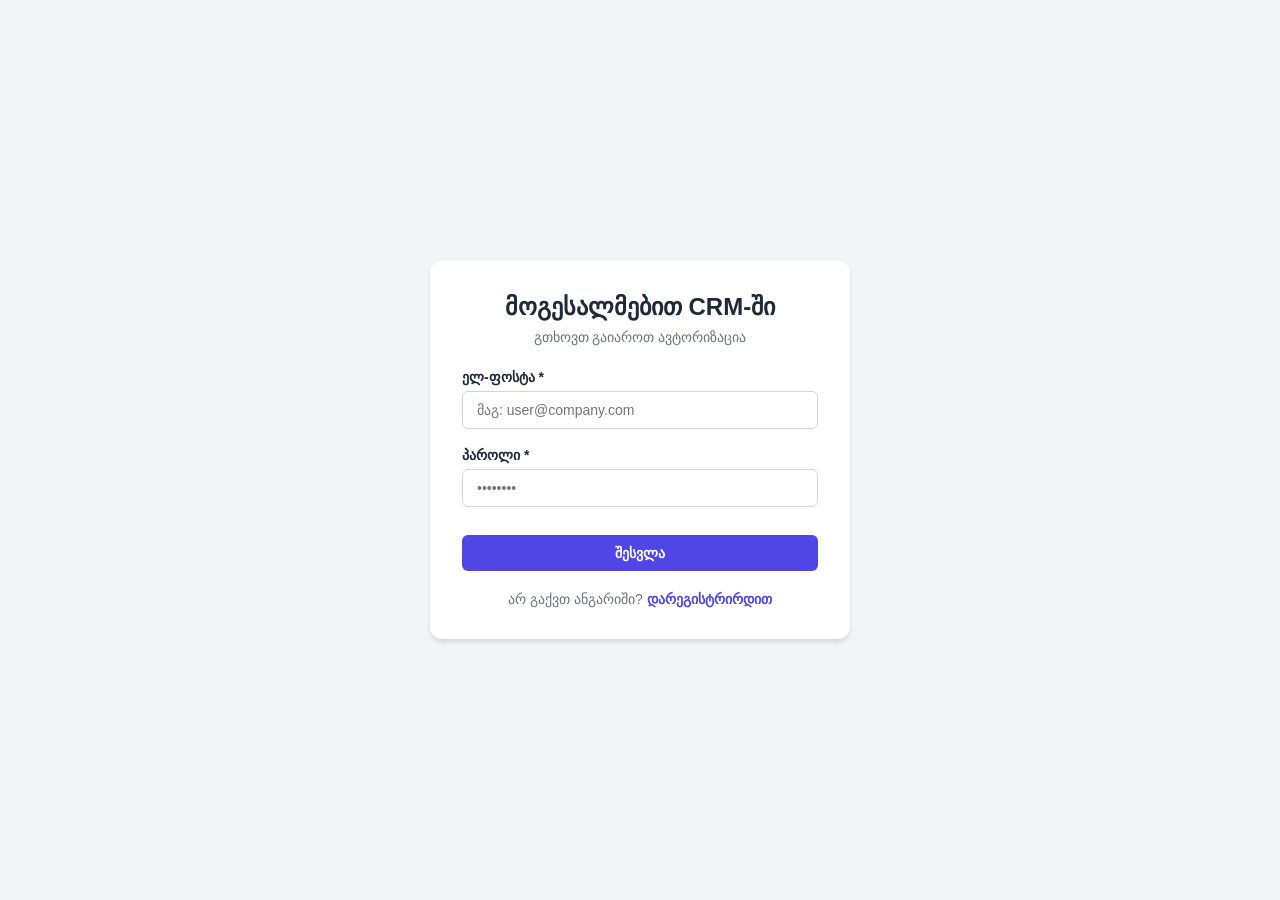
==== index.html @ 5a61104a "Initial commit: Complete CRM System (day 1-5)" ====
<!doctype html>
<html lang="ka">
  <head>
    <meta charset="UTF-8" />
    <meta name="viewport" content="width=device-width, initial-scale=1.0" />
    <title>CRM - შესვლა</title>

    <!-- CSS სტილები -->
    <link rel="stylesheet" href="css/style.css" />

    <!-- 1. Auth Guard (აუცილებლად Head-ში! გვერდის გამოჩენამდე ამოწმებს სესიას) -->
    <script src="js/guard.js"></script>
  </head>
  <body class="auth-body">
    <main class="auth-container">
      <div class="auth-card">
        <div class="auth-header">
          <h2>მოგესალმებით CRM-ში</h2>
          <p>გთხოვთ გაიაროთ ავტორიზაცია</p>
        </div>

        <!-- ავტორიზაციის ფორმა -->
        <form id="login-form" novalidate>
          <div class="form-group">
            <label for="login-email">ელ-ფოსტა *</label>
            <input
              type="email"
              id="login-email"
              name="email"
              placeholder="მაგ: user@company.com"
              required
            />
          </div>

          <div class="form-group">
            <label for="login-password">პაროლი *</label>
            <input
              type="password"
              id="login-password"
              name="password"
              placeholder="••••••••"
              required
            />
          </div>

          <button type="submit" class="btn btn-primary btn-full">შესვლა</button>
        </form>

        <div class="auth-footer">
          <p>არ გაქვთ ანგარიში? <a href="signup.html">დარეგისტრირდით</a></p>
        </div>
      </div>
    </main>

    <!-- JS ლოგიკა DOM-ის ჩატვირთვის შემდეგ -->
    <script src="js/auth.js"></script>
  </body>
</html>
---- css/style.css ----
/* ==========================================
   1. BASE & RESET (საბაზისო პარამეტრები)
   ========================================== */
* {
    margin: 0;
    padding: 0;
    box-sizing: border-box;
    font-family: 'Segoe UI', Tahoma, Geneva, Verdana, sans-serif;
}

:root {
    --primary-color: #4f46e5;
    --primary-hover: #4338ca;
    --bg-color: #f3f4f6;
    --card-bg: #ffffff;
    --text-main: #1f2937;
    --text-muted: #6b7280;
    --border-color: #d1d5db;
    --error-color: #ef4444;
    --success-color: #10b981;
}

body {
    background-color: var(--bg-color);
    color: var(--text-main);
}

/* ==========================================
   2. AUTH LAYOUT (ავტორიზაციის ცენტრირება)
   ========================================== */
.auth-body {
    display: flex;
    justify-content: center;
    align-items: center;
    min-height: 100vh;
    padding: 20px;
}

.auth-container {
    width: 100%;
    max-width: 420px;
}

.auth-card {
    background: var(--card-bg);
    padding: 32px;
    border-radius: 12px;
    box-shadow: 0 4px 6px -1px rgba(0, 0, 0, 0.1), 0 2px 4px -1px rgba(0, 0, 0, 0.06);
}

.auth-header {
    text-align: center;
    margin-bottom: 24px;
}

.auth-header h2 {
    font-size: 24px;
    margin-bottom: 8px;
    color: var(--text-main);
}

.auth-header p {
    font-size: 14px;
    color: var(--text-muted);
}

/* ==========================================
   3. FORMS & INPUTS (ფორმის ელემენტები)
   ========================================== */
.form-group {
    margin-bottom: 18px;
    display: flex;
    flex-direction: column;
}

.form-group label {
    font-size: 14px;
    font-weight: 600;
    margin-bottom: 6px;
    color: var(--text-main);
}

.form-group input {
    width: 100%;
    padding: 10px 14px;
    border: 1px solid var(--border-color);
    border-radius: 6px;
    font-size: 14px;
    transition: border-color 0.2s, box-shadow 0.2s;
    outline: none;
}

.form-group input:focus {
    border-color: var(--primary-color);
    box-shadow: 0 0 0 3px rgba(79, 70, 229, 0.1);
}

/* JS-ით დამატებული Error სტილები */
.form-group input.input-error {
    border-color: var(--error-color) !important;
}

.field-error-text {
    color: var(--error-color);
    font-size: 12px;
    margin-top: 4px;
}

/* ==========================================
   4. BUTTONS (ღილაკები)
   ========================================== */
.btn {
    padding: 10px 16px;
    border: none;
    border-radius: 6px;
    font-size: 14px;
    font-weight: 600;
    cursor: pointer;
    transition: background-color 0.2s;
}

.btn-primary {
    background-color: var(--primary-color);
    color: white;
}

.btn-primary:hover {
    background-color: var(--primary-hover);
}

.btn-full {
    width: 100%;
    margin-top: 10px;
}

.auth-footer {
    text-align: center;
    margin-top: 20px;
    font-size: 14px;
    color: var(--text-muted);
}

.auth-footer a {
    color: var(--primary-color);
    text-decoration: none;
    font-weight: 600;
}

.auth-footer a:hover {
    text-decoration: underline;
}

/* ==========================================
   5. TOAST NOTIFICATIONS (მცურავი შეტყობინება)
   ========================================== */
.toast {
    position: fixed;
    top: 20px;
    right: 20px;
    padding: 12px 20px;
    border-radius: 6px;
    color: white;
    font-size: 14px;
    font-weight: 500;
    box-shadow: 0 10px 15px -3px rgba(0, 0, 0, 0.1);
    z-index: 1000;
    animation: slideIn 0.3s ease-out;
}

.toast-success {
    background-color: var(--success-color);
}

.toast-error {
    background-color: var(--error-color);
}

@keyframes slideIn {
    from {
        transform: translateX(100%);
        opacity: 0;
    }
    to {
        transform: translateX(0);
        opacity: 1;
    }
}
/* ==========================================
   NAVBAR (ზედა მენიუ)
   ========================================== */
.navbar {
    background-color: #ffffff;
    border-bottom: 1px solid #e5e7eb;
    padding: 14px 0;
}

.navbar-container {
    max-width: 1100px;
    margin: 0 auto;
    padding: 0 20px;
    display: flex;
    justify-content: space-between;
    align-items: center;
}

.navbar .logo {
    font-size: 20px;
    color: #4f46e5;
}

.btn-secondary {
    background-color: #e5e7eb;
    color: #374151;
}

.btn-secondary:hover {
    background-color: #d1d5db;
}

/* ==========================================
   TABLE & DASHBOARD (ცხრილი და დეშბორდი)
   ========================================== */
.container {
    max-width: 1100px;
    margin: 30px auto;
    padding: 0 20px;
}

.page-header {
    margin-bottom: 20px;
}

.table-responsive {
    overflow-x: auto;
    background: #ffffff;
    border-radius: 8px;
    box-shadow: 0 1px 3px rgba(0,0,0,0.1);
}

.clients-table {
    width: 100%;
    border-collapse: collapse;
    text-align: left;
}

.clients-table th, 
.clients-table td {
    padding: 14px 16px;
    border-bottom: 1px solid #e5e7eb;
    font-size: 14px;
}

.clients-table th {
    background-color: #f9fafb;
    color: #4b5563;
    font-weight: 600;
}

.clients-table tr:hover {
    background-color: #f9fafb;
}

/* Badges (სტატუსის ბეჯები) */
.badge {
    padding: 4px 10px;
    border-radius: 12px;
    font-size: 12px;
    font-weight: 600;
    display: inline-block;
}

.badge-active { background-color: #d1fae5; color: #065f46; }
.badge-inactive { background-color: #fee2e2; color: #991b1b; }
.badge-lead { background-color: #fef3c7; color: #92400e; }

/* Loader (ჩატვირთვის ანიმაცია) */
.loader {
    display: flex;
    flex-direction: column;
    align-items: center;
    justify-content: center;
    padding: 40px;
    gap: 12px;
    color: #4f46e5;
}

.spinner {
    width: 32px;
    height: 32px;
    border: 3px solid #e5e7eb;
    border-top-color: #4f46e5;
    border-radius: 50%;
    animation: spin 0.8s linear infinite;
}

@keyframes spin {
    to { transform: rotate(360deg); }
}

.btn-icon {
    background: none;
    border: none;
    cursor: pointer;
    font-size: 16px;
}
/* ==========================================
   FILTER BAR & MODAL (დღე 3 სტილები)
   ========================================== */

.flex-between {
    display: flex;
    justify-content: space-between;
    align-items: center;
}

/* ფილტრების ზოლი */
.filter-bar {
    display: flex;
    gap: 15px;
    margin-bottom: 20px;
    background: #ffffff;
    padding: 15px;
    border-radius: 8px;
    box-shadow: 0 1px 3px rgba(0,0,0,0.05);
}

.search-box { flex: 1; }
.search-box input, 
.filter-box select {
    width: 100%;
    padding: 10px 12px;
    border: 1px solid #d1d5db;
    border-radius: 6px;
    font-size: 14px;
}

/* Modal-ის სტილები */
.modal-overlay {
    position: fixed;
    top: 0;
    left: 0;
    width: 100%;
    height: 100%;
    background: rgba(0, 0, 0, 0.5);
    display: none;
    align-items: center;
    justify-content: center;
    z-index: 1000;
}

.modal-overlay.active {
    display: flex;
}

.modal-content {
    background: #ffffff;
    width: 100%;
    max-width: 450px;
    border-radius: 8px;
    padding: 24px;
    box-shadow: 0 10px 25px rgba(0,0,0,0.15);
}

.modal-header {
    display: flex;
    justify-content: space-between;
    align-items: center;
    margin-bottom: 20px;
}

.close-btn {
    background: none;
    border: none;
    font-size: 22px;
    cursor: pointer;
    color: #6b7280;
}

.modal-footer {
    display: flex;
    justify-content: flex-end;
    gap: 10px;
    margin-top: 20px;
}
/* ==========================================
   PAGINATION, SORTING & TOASTS (დღე 4)
   ========================================== */

/* პაგინაცია */
.pagination-container {
    display: flex;
    justify-content: space-between;
    align-items: center;
    margin-top: 20px;
    background: #ffffff;
    padding: 12px 16px;
    border-radius: 8px;
    box-shadow: 0 1px 3px rgba(0,0,0,0.05);
}

.pagination-info {
    font-size: 14px;
    color: #4b5563;
}

.pagination-controls {
    display: flex;
    align-items: center;
    gap: 8px;
}

.btn-small {
    padding: 6px 12px;
    font-size: 13px;
}

.page-numbers {
    display: flex;
    gap: 4px;
}

.btn-page {
    border: 1px solid #d1d5db;
    background: #ffffff;
    color: #374151;
    padding: 5px 10px;
    border-radius: 4px;
    cursor: pointer;
    font-size: 13px;
}

.btn-page.active {
    background: #4f46e5;
    color: #ffffff;
    border-color: #4f46e5;
}

.btn-page:hover:not(.active) {
    background: #f3f4f6;
}

/* დახარისხებადი სვეტები */
th.sortable {
    cursor: pointer;
    -webkit-user-select: none; /* Safari / Chrome */
    -moz-user-select: none;    /* Firefox */
    -ms-user-select: none;     /* IE / Edge */
    user-select: none;
}

th.sortable:hover {
    background-color: #f3f4f6;
}

.sort-icon {
    font-size: 12px;
    margin-left: 4px;
    color: #9ca3af;
}

th.sorted .sort-icon {
    color: #4f46e5;
}

/* Toast შეტყობინებები */
.toast-container {
    position: fixed;
    bottom: 20px;
    right: 20px;
    display: flex;
    flex-direction: column;
    gap: 10px;
    z-index: 2000;
}

.toast {
    padding: 12px 20px;
    border-radius: 6px;
    color: #ffffff;
    font-size: 14px;
    font-weight: 500;
    box-shadow: 0 4px 12px rgba(0,0,0,0.15);
    animation: slideIn 0.3s ease-out forwards;
}

.toast-success { background-color: #10b981; }
.toast-error { background-color: #ef4444; }

.toast.fade-out {
    opacity: 0;
    transform: translateY(10px);
    transition: opacity 0.3s, transform 0.3s;
}

@keyframes slideIn {
    from { transform: translateX(100%); opacity: 0; }
    to { transform: translateX(0); opacity: 1; }
}
/* ==========================================
   STATS CARDS & TOP ACTIONS (დღე 5)
   ========================================== */

.action-buttons {
    display: flex;
    gap: 10px;
}

/* სტატისტიკური ბარათების ბადე (Grid) */
.stats-grid {
    display: grid;
    grid-template-columns: repeat(auto-fit, minmax(200px, 1fr));
    gap: 15px;
    margin-bottom: 20px;
}

.stat-card {
    background: #ffffff;
    padding: 16px 20px;
    border-radius: 8px;
    box-shadow: 0 1px 3px rgba(0,0,0,0.05);
    border-left: 4px solid #4f46e5;
    display: flex;
    flex-direction: column;
    gap: 6px;
}

.stat-card-active { border-left-color: #10b981; }
.stat-card-lead { border-left-color: #f59e0b; }
.stat-card-inactive { border-left-color: #ef4444; }

.stat-title {
    font-size: 13px;
    color: #6b7280;
    font-weight: 500;
}

.stat-value {
    font-size: 24px;
    font-weight: 700;
    color: #111827;
}
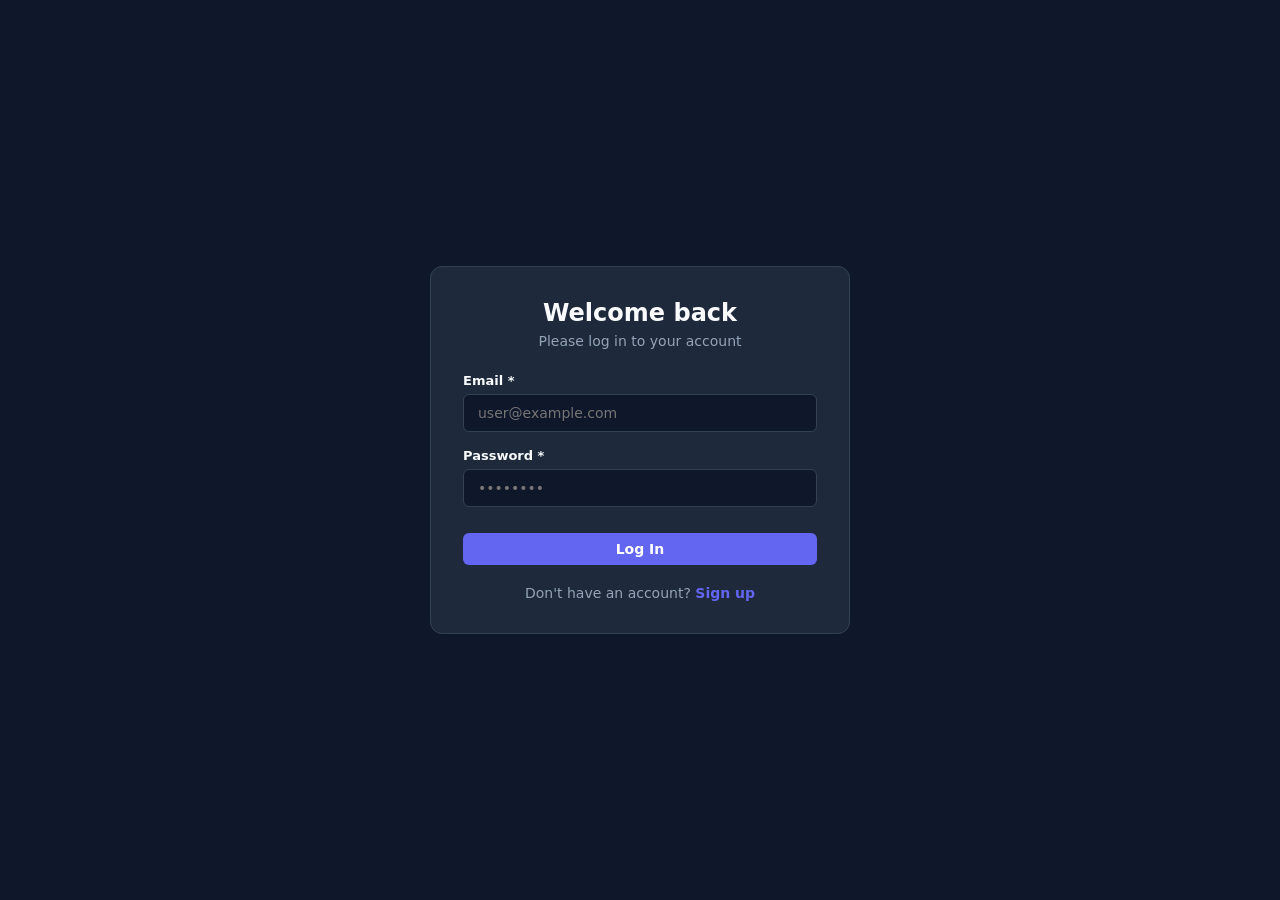
==== commit de4581ca: "feat: complete 5-page CRM structure with profile page, dashboard stats and CSV export" ====
--- a/index.html
+++ b/index.html
@@ -1,58 +1,51 @@
 <!doctype html>
-<html lang="ka">
+<html lang="en">
   <head>
     <meta charset="UTF-8" />
     <meta name="viewport" content="width=device-width, initial-scale=1.0" />
-    <title>CRM - შესვლა</title>
-
-    <!-- CSS სტილები -->
+    <title>10X CRM - Log In</title>
     <link rel="stylesheet" href="css/style.css" />
-
-    <!-- 1. Auth Guard (აუცილებლად Head-ში! გვერდის გამოჩენამდე ამოწმებს სესიას) -->
     <script src="js/guard.js"></script>
   </head>
   <body class="auth-body">
     <main class="auth-container">
       <div class="auth-card">
         <div class="auth-header">
-          <h2>მოგესალმებით CRM-ში</h2>
-          <p>გთხოვთ გაიაროთ ავტორიზაცია</p>
+          <h2>Welcome back</h2>
+          <p>Please log in to your account</p>
         </div>
 
-        <!-- ავტორიზაციის ფორმა -->
         <form id="login-form" novalidate>
           <div class="form-group">
-            <label for="login-email">ელ-ფოსტა *</label>
+            <label for="login-email">Email *</label>
             <input
               type="email"
               id="login-email"
               name="email"
-              placeholder="მაგ: user@company.com"
-              required
+              placeholder="user@example.com"
             />
           </div>
 
           <div class="form-group">
-            <label for="login-password">პაროლი *</label>
+            <label for="login-password">Password *</label>
             <input
               type="password"
               id="login-password"
               name="password"
               placeholder="••••••••"
-              required
             />
           </div>
 
-          <button type="submit" class="btn btn-primary btn-full">შესვლა</button>
+          <button type="submit" class="btn btn-primary btn-full">Log In</button>
         </form>
 
         <div class="auth-footer">
-          <p>არ გაქვთ ანგარიში? <a href="signup.html">დარეგისტრირდით</a></p>
+          <p>Don't have an account? <a href="signup.html">Sign up</a></p>
         </div>
       </div>
     </main>
 
-    <!-- JS ლოგიკა DOM-ის ჩატვირთვის შემდეგ -->
+    <div id="toast-container" class="toast-container"></div>
     <script src="js/auth.js"></script>
   </body>
 </html>
--- a/css/style.css
+++ b/css/style.css
@@ -1,541 +1,618 @@
 /* ==========================================
-   1. BASE & RESET (საბაზისო პარამეტრები)
+   1. BASE & CSS VARIABLES (Dark Default)
    ========================================== */
 * {
-    margin: 0;
-    padding: 0;
-    box-sizing: border-box;
-    font-family: 'Segoe UI', Tahoma, Geneva, Verdana, sans-serif;
+  margin: 0;
+  padding: 0;
+  box-sizing: border-box;
+  font-family:
+    "Segoe UI",
+    system-ui,
+    -apple-system,
+    sans-serif;
 }
 
 :root {
-    --primary-color: #4f46e5;
-    --primary-hover: #4338ca;
-    --bg-color: #f3f4f6;
-    --card-bg: #ffffff;
-    --text-main: #1f2937;
-    --text-muted: #6b7280;
-    --border-color: #d1d5db;
-    --error-color: #ef4444;
-    --success-color: #10b981;
+  --bg-color: #0f172a;
+  --card-bg: #1e293b;
+  --text-main: #f8fafc;
+  --text-muted: #94a3b8;
+  --border-color: #334155;
+  --primary-color: #6366f1;
+  --primary-hover: #4f46e5;
+  --error-color: #ef4444;
+  --success-color: #10b981;
+  --warning-color: #f59e0b;
+  --input-bg: #0f172a;
+}
+
+body.light-theme {
+  --bg-color: #f8fafc;
+  --card-bg: #ffffff;
+  --text-main: #0f172a;
+  --text-muted: #64748b;
+  --border-color: #e2e8f0;
+  --primary-color: #4f46e5;
+  --primary-hover: #4338ca;
+  --input-bg: #ffffff;
 }
 
 body {
-    background-color: var(--bg-color);
-    color: var(--text-main);
+  background-color: var(--bg-color);
+  color: var(--text-main);
+  min-height: 100vh;
+  transition:
+    background-color 0.2s,
+    color 0.2s;
+}
+
+/* Container */
+.container {
+  max-width: 1100px;
+  margin: 30px auto;
+  padding: 0 20px;
+}
+.max-width-small {
+  max-width: 600px;
+}
+.flex-between {
+  display: flex;
+  justify-content: space-between;
+  align-items: center;
+}
+.flex-align-center {
+  display: flex;
+  align-items: center;
+  gap: 15px;
+}
+.text-center {
+  text-align: center;
+}
+.text-muted {
+  color: var(--text-muted);
+}
+.text-small {
+  font-size: 13px;
+}
+.margin-bottom-10 {
+  margin-bottom: 10px;
 }
 
 /* ==========================================
-   2. AUTH LAYOUT (ავტორიზაციის ცენტრირება)
-   ========================================== */
-.auth-body {
-    display: flex;
-    justify-content: center;
-    align-items: center;
-    min-height: 100vh;
-    padding: 20px;
-}
-
-.auth-container {
-    width: 100%;
-    max-width: 420px;
-}
-
-.auth-card {
-    background: var(--card-bg);
-    padding: 32px;
-    border-radius: 12px;
-    box-shadow: 0 4px 6px -1px rgba(0, 0, 0, 0.1), 0 2px 4px -1px rgba(0, 0, 0, 0.06);
-}
-
-.auth-header {
-    text-align: center;
-    margin-bottom: 24px;
-}
-
-.auth-header h2 {
-    font-size: 24px;
-    margin-bottom: 8px;
-    color: var(--text-main);
-}
-
-.auth-header p {
-    font-size: 14px;
-    color: var(--text-muted);
-}
-
-/* ==========================================
-   3. FORMS & INPUTS (ფორმის ელემენტები)
-   ========================================== */
-.form-group {
-    margin-bottom: 18px;
-    display: flex;
-    flex-direction: column;
-}
-
-.form-group label {
-    font-size: 14px;
-    font-weight: 600;
-    margin-bottom: 6px;
-    color: var(--text-main);
-}
-
-.form-group input {
-    width: 100%;
-    padding: 10px 14px;
-    border: 1px solid var(--border-color);
-    border-radius: 6px;
-    font-size: 14px;
-    transition: border-color 0.2s, box-shadow 0.2s;
-    outline: none;
-}
-
-.form-group input:focus {
-    border-color: var(--primary-color);
-    box-shadow: 0 0 0 3px rgba(79, 70, 229, 0.1);
-}
-
-/* JS-ით დამატებული Error სტილები */
-.form-group input.input-error {
-    border-color: var(--error-color) !important;
-}
-
-.field-error-text {
-    color: var(--error-color);
-    font-size: 12px;
-    margin-top: 4px;
-}
-
-/* ==========================================
-   4. BUTTONS (ღილაკები)
-   ========================================== */
-.btn {
-    padding: 10px 16px;
-    border: none;
-    border-radius: 6px;
-    font-size: 14px;
-    font-weight: 600;
-    cursor: pointer;
-    transition: background-color 0.2s;
-}
-
-.btn-primary {
-    background-color: var(--primary-color);
-    color: white;
-}
-
-.btn-primary:hover {
-    background-color: var(--primary-hover);
-}
-
-.btn-full {
-    width: 100%;
-    margin-top: 10px;
-}
-
-.auth-footer {
-    text-align: center;
-    margin-top: 20px;
-    font-size: 14px;
-    color: var(--text-muted);
-}
-
-.auth-footer a {
-    color: var(--primary-color);
-    text-decoration: none;
-    font-weight: 600;
-}
-
-.auth-footer a:hover {
-    text-decoration: underline;
-}
-
-/* ==========================================
-   5. TOAST NOTIFICATIONS (მცურავი შეტყობინება)
-   ========================================== */
-.toast {
-    position: fixed;
-    top: 20px;
-    right: 20px;
-    padding: 12px 20px;
-    border-radius: 6px;
-    color: white;
-    font-size: 14px;
-    font-weight: 500;
-    box-shadow: 0 10px 15px -3px rgba(0, 0, 0, 0.1);
-    z-index: 1000;
-    animation: slideIn 0.3s ease-out;
-}
-
-.toast-success {
-    background-color: var(--success-color);
-}
-
-.toast-error {
-    background-color: var(--error-color);
-}
-
-@keyframes slideIn {
-    from {
-        transform: translateX(100%);
-        opacity: 0;
-    }
-    to {
-        transform: translateX(0);
-        opacity: 1;
-    }
-}
-/* ==========================================
-   NAVBAR (ზედა მენიუ)
+   2. NAVBAR
    ========================================== */
 .navbar {
-    background-color: #ffffff;
-    border-bottom: 1px solid #e5e7eb;
-    padding: 14px 0;
+  background-color: var(--card-bg);
+  border-bottom: 1px solid var(--border-color);
+  padding: 14px 0;
 }
 
 .navbar-container {
-    max-width: 1100px;
-    margin: 0 auto;
-    padding: 0 20px;
-    display: flex;
-    justify-content: space-between;
-    align-items: center;
-}
-
-.navbar .logo {
-    font-size: 20px;
-    color: #4f46e5;
-}
-
+  max-width: 1100px;
+  margin: 0 auto;
+  padding: 0 20px;
+  display: flex;
+  justify-content: space-between;
+  align-items: center;
+}
+
+.logo {
+  font-size: 20px;
+  font-weight: 700;
+  color: var(--primary-color);
+  text-decoration: none;
+}
+
+.nav-links {
+  display: flex;
+  gap: 20px;
+}
+
+.nav-item {
+  color: var(--text-muted);
+  text-decoration: none;
+  font-weight: 500;
+  padding: 6px 12px;
+  border-radius: 6px;
+  transition:
+    color 0.2s,
+    background-color 0.2s;
+}
+
+.nav-item:hover,
+.nav-item.active {
+  color: var(--text-main);
+  background-color: rgba(99, 102, 241, 0.1);
+}
+
+.nav-actions {
+  display: flex;
+  gap: 10px;
+}
+
+/* Buttons */
+.btn {
+  padding: 8px 16px;
+  border: none;
+  border-radius: 6px;
+  font-size: 14px;
+  font-weight: 600;
+  cursor: pointer;
+  transition:
+    background-color 0.2s,
+    transform 0.1s;
+}
+.btn:active {
+  transform: scale(0.98);
+}
+.btn-primary {
+  background-color: var(--primary-color);
+  color: #ffffff;
+}
+.btn-primary:hover {
+  background-color: var(--primary-hover);
+}
 .btn-secondary {
-    background-color: #e5e7eb;
-    color: #374151;
-}
-
+  background-color: var(--border-color);
+  color: var(--text-main);
+}
 .btn-secondary:hover {
-    background-color: #d1d5db;
-}
-
-/* ==========================================
-   TABLE & DASHBOARD (ცხრილი და დეშბორდი)
-   ========================================== */
-.container {
-    max-width: 1100px;
-    margin: 30px auto;
-    padding: 0 20px;
-}
-
-.page-header {
-    margin-bottom: 20px;
-}
-
+  opacity: 0.9;
+}
+.btn-danger {
+  background-color: var(--error-color);
+  color: #ffffff;
+}
+.btn-full {
+  width: 100%;
+  margin-top: 10px;
+}
+.btn-icon {
+  background: none;
+  border: none;
+  cursor: pointer;
+  font-size: 16px;
+  padding: 4px;
+}
+.link-btn {
+  color: var(--primary-color);
+  text-decoration: none;
+  font-weight: 600;
+  font-size: 14px;
+}
+.link-btn:hover {
+  text-decoration: underline;
+}
+
+/* Auth Layout */
+.auth-body {
+  display: flex;
+  justify-content: center;
+  align-items: center;
+  min-height: 100vh;
+  padding: 20px;
+}
+.auth-container {
+  width: 100%;
+  max-width: 420px;
+}
+.auth-card {
+  background: var(--card-bg);
+  padding: 32px;
+  border-radius: 12px;
+  border: 1px solid var(--border-color);
+}
+.auth-header {
+  text-align: center;
+  margin-bottom: 24px;
+}
+.auth-header h2 {
+  font-size: 24px;
+  margin-bottom: 6px;
+}
+.auth-header p {
+  font-size: 14px;
+  color: var(--text-muted);
+}
+.auth-footer {
+  text-align: center;
+  margin-top: 20px;
+  font-size: 14px;
+  color: var(--text-muted);
+}
+.auth-footer a {
+  color: var(--primary-color);
+  text-decoration: none;
+  font-weight: 600;
+}
+
+/* Forms & Inputs */
+.form-group {
+  margin-bottom: 16px;
+  display: flex;
+  flex-direction: column;
+}
+.form-group label {
+  font-size: 13px;
+  font-weight: 600;
+  margin-bottom: 6px;
+}
+.form-group input,
+.form-group select,
+.search-box input,
+.sort-box select {
+  padding: 10px 14px;
+  background-color: var(--input-bg);
+  color: var(--text-main);
+  border: 1px solid var(--border-color);
+  border-radius: 6px;
+  font-size: 14px;
+  outline: none;
+}
+.form-group input:focus,
+.form-group select:focus,
+.search-box input:focus {
+  border-color: var(--primary-color);
+}
+input.input-error {
+  border-color: var(--error-color) !important;
+}
+.field-error-text {
+  color: var(--error-color);
+  font-size: 12px;
+  margin-top: 4px;
+}
+
+/* Dashboard Widgets */
+.welcome-bar {
+  background: var(--card-bg);
+  padding: 20px;
+  border-radius: 8px;
+  border: 1px solid var(--border-color);
+  margin-bottom: 20px;
+  display: flex;
+  justify-content: space-between;
+  align-items: center;
+}
+.live-clock {
+  font-size: 14px;
+  font-weight: 600;
+  color: var(--primary-color);
+}
+
+.stats-grid {
+  display: grid;
+  grid-template-columns: repeat(auto-fit, minmax(220px, 1fr));
+  gap: 16px;
+  margin-bottom: 24px;
+}
+.stat-card {
+  background: var(--card-bg);
+  padding: 18px 20px;
+  border-radius: 8px;
+  border: 1px solid var(--border-color);
+  border-left: 4px solid var(--primary-color);
+  display: flex;
+  flex-direction: column;
+  gap: 6px;
+}
+.stat-card-active {
+  border-left-color: #3b82f6;
+}
+.stat-card-won {
+  border-left-color: var(--success-color);
+}
+.stat-card-new {
+  border-left-color: var(--warning-color);
+}
+.stat-title {
+  font-size: 13px;
+  color: var(--text-muted);
+  font-weight: 500;
+}
+.stat-value {
+  font-size: 24px;
+  font-weight: 700;
+}
+
+.dashboard-section {
+  margin-bottom: 30px;
+}
+.dashboard-section h3 {
+  margin-bottom: 14px;
+  font-size: 18px;
+}
+
+.pipeline-overview-grid {
+  display: grid;
+  grid-template-columns: repeat(auto-fit, minmax(180px, 1fr));
+  gap: 12px;
+}
+.pipeline-box {
+  background: var(--card-bg);
+  padding: 16px;
+  border-radius: 8px;
+  border: 1px solid var(--border-color);
+  display: flex;
+  justify-content: space-between;
+  align-items: center;
+}
+.pipeline-label {
+  font-size: 14px;
+  font-weight: 600;
+}
+.pipeline-count {
+  font-size: 18px;
+  font-weight: 700;
+  color: var(--primary-color);
+}
+
+/* Table */
 .table-responsive {
-    overflow-x: auto;
-    background: #ffffff;
-    border-radius: 8px;
-    box-shadow: 0 1px 3px rgba(0,0,0,0.1);
-}
-
+  overflow-x: auto;
+  background: var(--card-bg);
+  border-radius: 8px;
+  border: 1px solid var(--border-color);
+}
 .clients-table {
-    width: 100%;
-    border-collapse: collapse;
-    text-align: left;
-}
-
-.clients-table th, 
+  width: 100%;
+  border-collapse: collapse;
+  text-align: left;
+}
+.clients-table th,
 .clients-table td {
-    padding: 14px 16px;
-    border-bottom: 1px solid #e5e7eb;
-    font-size: 14px;
-}
-
+  padding: 12px 16px;
+  border-bottom: 1px solid var(--border-color);
+  font-size: 14px;
+}
 .clients-table th {
-    background-color: #f9fafb;
-    color: #4b5563;
-    font-weight: 600;
-}
-
-.clients-table tr:hover {
-    background-color: #f9fafb;
-}
-
-/* Badges (სტატუსის ბეჯები) */
+  background: rgba(0, 0, 0, 0.05);
+  color: var(--text-muted);
+}
+
+/* Badges */
 .badge {
-    padding: 4px 10px;
-    border-radius: 12px;
-    font-size: 12px;
-    font-weight: 600;
-    display: inline-block;
-}
-
-.badge-active { background-color: #d1fae5; color: #065f46; }
-.badge-inactive { background-color: #fee2e2; color: #991b1b; }
-.badge-lead { background-color: #fef3c7; color: #92400e; }
-
-/* Loader (ჩატვირთვის ანიმაცია) */
-.loader {
-    display: flex;
-    flex-direction: column;
-    align-items: center;
-    justify-content: center;
-    padding: 40px;
-    gap: 12px;
-    color: #4f46e5;
-}
-
-.spinner {
-    width: 32px;
-    height: 32px;
-    border: 3px solid #e5e7eb;
-    border-top-color: #4f46e5;
-    border-radius: 50%;
-    animation: spin 0.8s linear infinite;
-}
-
-@keyframes spin {
-    to { transform: rotate(360deg); }
-}
-
-.btn-icon {
-    background: none;
-    border: none;
-    cursor: pointer;
-    font-size: 16px;
-}
-/* ==========================================
-   FILTER BAR & MODAL (დღე 3 სტილები)
-   ========================================== */
-
-.flex-between {
-    display: flex;
-    justify-content: space-between;
-    align-items: center;
-}
-
-/* ფილტრების ზოლი */
-.filter-bar {
-    display: flex;
-    gap: 15px;
-    margin-bottom: 20px;
-    background: #ffffff;
-    padding: 15px;
-    border-radius: 8px;
-    box-shadow: 0 1px 3px rgba(0,0,0,0.05);
-}
-
-.search-box { flex: 1; }
-.search-box input, 
-.filter-box select {
-    width: 100%;
-    padding: 10px 12px;
-    border: 1px solid #d1d5db;
-    border-radius: 6px;
-    font-size: 14px;
-}
-
-/* Modal-ის სტილები */
+  padding: 4px 10px;
+  border-radius: 12px;
+  font-size: 12px;
+  font-weight: 600;
+  display: inline-block;
+}
+.badge-lead {
+  background: rgba(245, 158, 11, 0.15);
+  color: #f59e0b;
+}
+.badge-contacted {
+  background: rgba(59, 130, 246, 0.15);
+  color: #3b82f6;
+}
+.badge-won {
+  background: rgba(16, 185, 129, 0.15);
+  color: #10b981;
+}
+.badge-lost {
+  background: rgba(239, 68, 68, 0.15);
+  color: #ef4444;
+}
+
+/* Toolbar & Chips */
+.toolbar {
+  display: flex;
+  flex-wrap: wrap;
+  gap: 15px;
+  margin-bottom: 20px;
+  align-items: center;
+}
+.search-box {
+  flex: 1;
+  min-width: 240px;
+}
+.search-box input {
+  width: 100%;
+}
+.filter-chips {
+  display: flex;
+  gap: 8px;
+}
+.chip {
+  background: var(--card-bg);
+  color: var(--text-muted);
+  border: 1px solid var(--border-color);
+  padding: 6px 14px;
+  border-radius: 16px;
+  font-size: 13px;
+  cursor: pointer;
+}
+.chip.active {
+  background: var(--primary-color);
+  color: #ffffff;
+  border-color: var(--primary-color);
+}
+
+/* Clients Grid / Cards */
+.clients-list-grid {
+  display: grid;
+  grid-template-columns: repeat(auto-fill, minmax(320px, 1fr));
+  gap: 16px;
+}
+.client-card {
+  background: var(--card-bg);
+  border: 1px solid var(--border-color);
+  border-radius: 8px;
+  padding: 18px;
+  display: flex;
+  flex-direction: column;
+  justify-content: space-between;
+  gap: 12px;
+  cursor: pointer;
+  transition: border-color 0.2s;
+}
+.client-card:hover {
+  border-color: var(--primary-color);
+}
+.client-card-header {
+  display: flex;
+  gap: 12px;
+  align-items: center;
+}
+.avatar-img {
+  width: 48px;
+  height: 48px;
+  border-radius: 50%;
+  object-fit: cover;
+  background: var(--border-color);
+}
+.client-card-footer {
+  display: flex;
+  justify-content: space-between;
+  align-items: center;
+  border-top: 1px solid var(--border-color);
+  padding-top: 10px;
+}
+
+/* Modals */
 .modal-overlay {
-    position: fixed;
-    top: 0;
-    left: 0;
-    width: 100%;
-    height: 100%;
-    background: rgba(0, 0, 0, 0.5);
-    display: none;
-    align-items: center;
-    justify-content: center;
-    z-index: 1000;
-}
-
+  position: fixed;
+  top: 0;
+  left: 0;
+  width: 100%;
+  height: 100%;
+  background: rgba(0, 0, 0, 0.6);
+  display: none;
+  align-items: center;
+  justify-content: center;
+  z-index: 1000;
+}
 .modal-overlay.active {
-    display: flex;
-}
-
+  display: flex;
+}
 .modal-content {
-    background: #ffffff;
-    width: 100%;
-    max-width: 450px;
-    border-radius: 8px;
-    padding: 24px;
-    box-shadow: 0 10px 25px rgba(0,0,0,0.15);
-}
-
+  background: var(--card-bg);
+  width: 100%;
+  max-width: 480px;
+  border-radius: 10px;
+  padding: 24px;
+  border: 1px solid var(--border-color);
+}
+.modal-large {
+  max-width: 600px;
+}
 .modal-header {
-    display: flex;
-    justify-content: space-between;
-    align-items: center;
-    margin-bottom: 20px;
-}
-
+  display: flex;
+  justify-content: space-between;
+  align-items: center;
+  margin-bottom: 20px;
+}
 .close-btn {
-    background: none;
-    border: none;
-    font-size: 22px;
-    cursor: pointer;
-    color: #6b7280;
-}
-
+  background: none;
+  border: none;
+  font-size: 24px;
+  cursor: pointer;
+  color: var(--text-muted);
+}
 .modal-footer {
-    display: flex;
-    justify-content: flex-end;
-    gap: 10px;
-    margin-top: 20px;
-}
-/* ==========================================
-   PAGINATION, SORTING & TOASTS (დღე 4)
-   ========================================== */
-
-/* პაგინაცია */
-.pagination-container {
-    display: flex;
-    justify-content: space-between;
-    align-items: center;
-    margin-top: 20px;
-    background: #ffffff;
-    padding: 12px 16px;
-    border-radius: 8px;
-    box-shadow: 0 1px 3px rgba(0,0,0,0.05);
-}
-
-.pagination-info {
-    font-size: 14px;
-    color: #4b5563;
-}
-
-.pagination-controls {
-    display: flex;
-    align-items: center;
-    gap: 8px;
-}
-
-.btn-small {
-    padding: 6px 12px;
-    font-size: 13px;
-}
-
-.page-numbers {
-    display: flex;
-    gap: 4px;
-}
-
-.btn-page {
-    border: 1px solid #d1d5db;
-    background: #ffffff;
-    color: #374151;
-    padding: 5px 10px;
-    border-radius: 4px;
-    cursor: pointer;
-    font-size: 13px;
-}
-
-.btn-page.active {
-    background: #4f46e5;
-    color: #ffffff;
-    border-color: #4f46e5;
-}
-
-.btn-page:hover:not(.active) {
-    background: #f3f4f6;
-}
-
-/* დახარისხებადი სვეტები */
-th.sortable {
-    cursor: pointer;
-    -webkit-user-select: none; /* Safari / Chrome */
-    -moz-user-select: none;    /* Firefox */
-    -ms-user-select: none;     /* IE / Edge */
-    user-select: none;
-}
-
-th.sortable:hover {
-    background-color: #f3f4f6;
-}
-
-.sort-icon {
-    font-size: 12px;
-    margin-left: 4px;
-    color: #9ca3af;
-}
-
-th.sorted .sort-icon {
-    color: #4f46e5;
-}
-
-/* Toast შეტყობინებები */
+  display: flex;
+  justify-content: flex-end;
+  gap: 10px;
+  margin-top: 20px;
+}
+
+/* Details & Notes */
+.details-info-header {
+  display: flex;
+  gap: 16px;
+  align-items: center;
+}
+.avatar-large {
+  width: 64px;
+  height: 64px;
+  border-radius: 50%;
+}
+.divider {
+  border: 0;
+  border-top: 1px solid var(--border-color);
+  margin: 16px 0;
+}
+.notes-list {
+  max-height: 180px;
+  overflow-y: auto;
+  display: flex;
+  flex-direction: column;
+  gap: 8px;
+  margin: 12px 0;
+}
+.note-item {
+  background: rgba(0, 0, 0, 0.1);
+  padding: 8px 12px;
+  border-radius: 6px;
+  font-size: 13px;
+}
+.add-note-box {
+  display: flex;
+  gap: 8px;
+}
+.add-note-box input {
+  flex: 1;
+}
+.reminder-section {
+  margin-top: 16px;
+}
+
+/* Profile Cards */
+.profile-card {
+  background: var(--card-bg);
+  border: 1px solid var(--border-color);
+  padding: 20px;
+  border-radius: 8px;
+  margin-bottom: 20px;
+}
+.initials-avatar {
+  width: 56px;
+  height: 56px;
+  border-radius: 50%;
+  background: var(--primary-color);
+  color: white;
+  display: flex;
+  align-items: center;
+  justify-content: center;
+  font-weight: 700;
+  font-size: 20px;
+}
+.profile-section-card {
+  background: var(--card-bg);
+  border: 1px solid var(--border-color);
+  padding: 20px;
+  border-radius: 8px;
+  margin-bottom: 20px;
+}
+.profile-section-card h3 {
+  margin-bottom: 16px;
+}
+.border-danger {
+  border-color: rgba(239, 68, 68, 0.4);
+}
+
+/* Toasts */
 .toast-container {
-    position: fixed;
-    bottom: 20px;
-    right: 20px;
-    display: flex;
-    flex-direction: column;
-    gap: 10px;
-    z-index: 2000;
-}
-
+  position: fixed;
+  bottom: 20px;
+  right: 20px;
+  display: flex;
+  flex-direction: column;
+  gap: 10px;
+  z-index: 2000;
+}
 .toast {
-    padding: 12px 20px;
-    border-radius: 6px;
-    color: #ffffff;
-    font-size: 14px;
-    font-weight: 500;
-    box-shadow: 0 4px 12px rgba(0,0,0,0.15);
-    animation: slideIn 0.3s ease-out forwards;
-}
-
-.toast-success { background-color: #10b981; }
-.toast-error { background-color: #ef4444; }
-
-.toast.fade-out {
-    opacity: 0;
-    transform: translateY(10px);
-    transition: opacity 0.3s, transform 0.3s;
-}
-
-@keyframes slideIn {
-    from { transform: translateX(100%); opacity: 0; }
-    to { transform: translateX(0); opacity: 1; }
-}
-/* ==========================================
-   STATS CARDS & TOP ACTIONS (დღე 5)
-   ========================================== */
-
-.action-buttons {
-    display: flex;
-    gap: 10px;
-}
-
-/* სტატისტიკური ბარათების ბადე (Grid) */
-.stats-grid {
-    display: grid;
-    grid-template-columns: repeat(auto-fit, minmax(200px, 1fr));
-    gap: 15px;
-    margin-bottom: 20px;
-}
-
-.stat-card {
-    background: #ffffff;
-    padding: 16px 20px;
-    border-radius: 8px;
-    box-shadow: 0 1px 3px rgba(0,0,0,0.05);
-    border-left: 4px solid #4f46e5;
-    display: flex;
-    flex-direction: column;
-    gap: 6px;
-}
-
-.stat-card-active { border-left-color: #10b981; }
-.stat-card-lead { border-left-color: #f59e0b; }
-.stat-card-inactive { border-left-color: #ef4444; }
-
-.stat-title {
-    font-size: 13px;
-    color: #6b7280;
-    font-weight: 500;
-}
-
-.stat-value {
-    font-size: 24px;
-    font-weight: 700;
-    color: #111827;
-}+  padding: 12px 20px;
+  border-radius: 6px;
+  color: #ffffff;
+  font-size: 14px;
+  font-weight: 500;
+  box-shadow: 0 4px 12px rgba(0, 0, 0, 0.2);
+}
+.toast-success {
+  background-color: var(--success-color);
+}
+.toast-error {
+  background-color: var(--error-color);
+}
